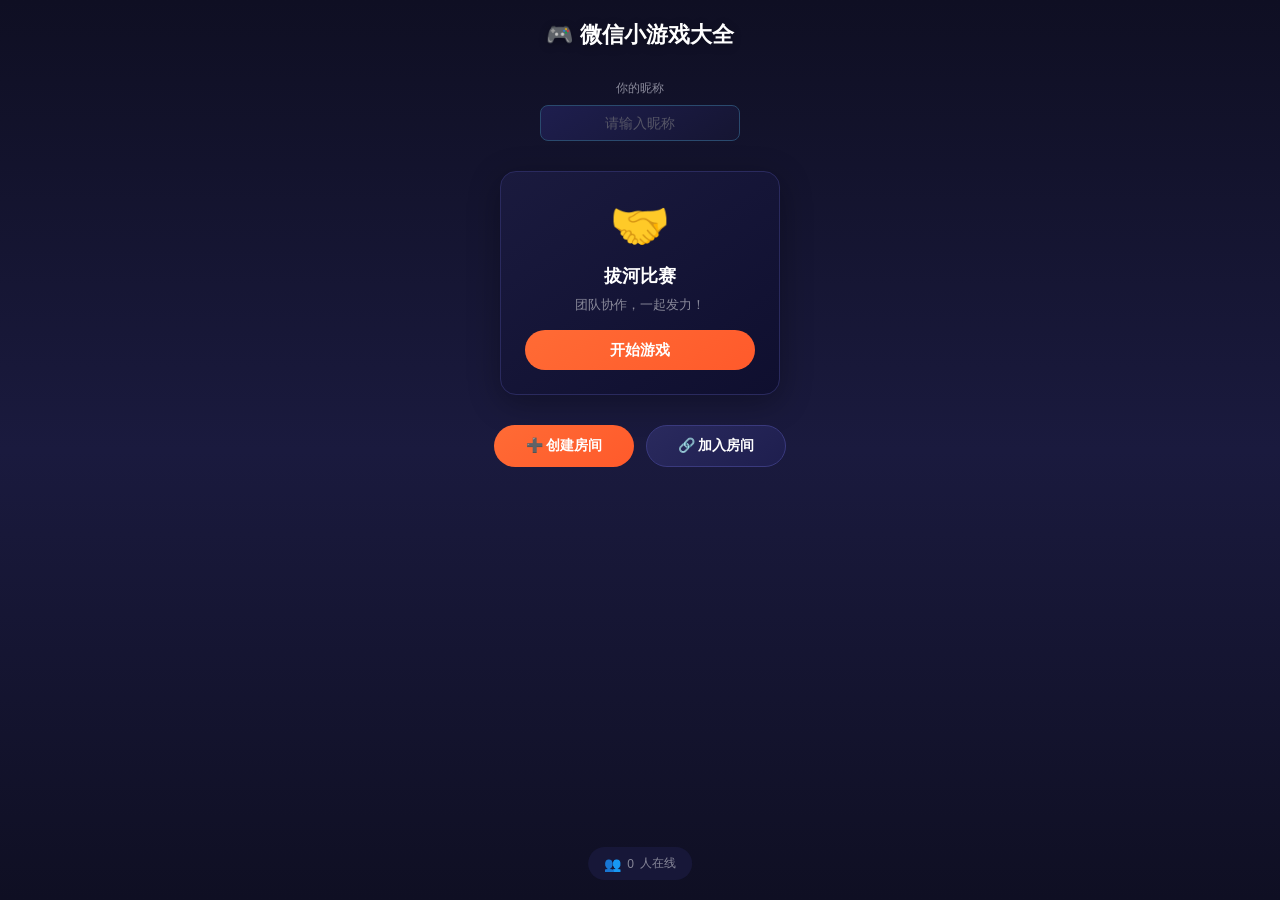
==== index.html @ 36c8d851 "feat: 微信小游戏大全 - 前端 - 首页(房间创建/加入/二维码扫码) - 房间页(玩家管理/准备/邀请/分享) - 游戏页(拔河/反应比拼/记忆王/你画我猜) - 结果页(排行榜)" ====
<!DOCTYPE html>
<html lang="zh-CN">
<head>
  <meta charset="UTF-8">
  <meta name="viewport" content="width=device-width,initial-scale=1,user-scalable=no,viewport-fit=cover">
  <meta name="apple-mobile-web-app-capable" content="yes">
  <meta name="apple-mobile-web-app-status-bar-style" content="black-translucent">
  <title>微信小游戏大全 - 拔河比赛</title>
  <link rel="stylesheet" href="css/style.css">
</head>
<body>
  <div class="page-container">
    <!-- 背景 -->
    <div class="background"></div>
    
    <!-- 顶部标题 -->
    <div class="header">
      <h1>🎮 微信小游戏大全</h1>
    </div>
    
    <!-- 昵称输入区 -->
    <div class="nick-section">
      <label class="label">你的昵称</label>
      <input type="text" id="nickInput" class="input-field" placeholder="请输入昵称">
    </div>
    
    <!-- 游戏卡片区域 -->
    <div class="game-cards">
      <div class="game-card" id="tugOfWarCard">
        <div class="card-icon">🤝</div>
        <div class="card-title">拔河比赛</div>
        <div class="card-desc">团队协作，一起发力！</div>
        <button class="card-btn">开始游戏</button>
      </div>
    </div>
    
    <!-- 创建房间弹窗 -->
    <div class="modal-overlay" id="createModal">
      <div class="modal">
        <div class="modal-header">
          <h2>🏠 创建房间</h2>
          <button class="close-btn" id="closeCreateModal">×</button>
        </div>
        <div class="modal-body">
          <div class="form-group">
            <label>选择游戏</label>
            <div class="game-type-selector">
              <button class="game-type-btn active" data-game="tug-of-war">
                <span class="game-type-icon">🤝</span>
                <span class="game-type-name">拔河比赛</span>
              </button>
              <button class="game-type-btn" data-game="reaction">
                <span class="game-type-icon">⚡</span>
                <span class="game-type-name">反应大比拼</span>
              </button>
              <button class="game-type-btn" data-game="memory">
                <span class="game-type-icon">🧠</span>
                <span class="game-type-name">数字记忆王</span>
              </button>
              <button class="game-type-btn" data-game="draw-guess">
                <span class="game-type-icon">🎨</span>
                <span class="game-type-name">你画我猜</span>
              </button>
            </div>
          </div>
          <div class="form-group">
            <label>房间名称</label>
            <input type="text" id="roomNameInput" class="input-field" placeholder="输入房间名称">
          </div>
          <div class="form-group">
            <label>每队人数</label>
            <div class="number-buttons">
              <button class="num-btn active">1</button>
              <button class="num-btn">2</button>
              <button class="num-btn">3</button>
              <button class="num-btn">4</button>
              <button class="num-btn">5</button>
              <button class="num-btn">6</button>
              <button class="num-btn">8</button>
              <button class="num-btn">10</button>
            </div>
            <span class="selected-size">5人</span>
          </div>
          <div class="form-group">
            <label>密码(可选)</label>
            <input type="password" id="roomPwdInput" class="input-field" placeholder="留空不设密码">
          </div>
        </div>
        <div class="modal-footer">
          <button class="primary-btn" id="createRoomBtn">✅ 创建房间</button>
        </div>
      </div>
    </div>
    
    <!-- 加入房间弹窗 -->
    <div class="modal-overlay" id="joinModal">
      <div class="modal">
        <div class="modal-header">
          <h2>🔗 加入房间</h2>
          <button class="close-btn" id="closeJoinModal">×</button>
        </div>
        <div class="modal-body">
          <div class="form-group">
            <label>房间ID</label>
            <input type="text" id="roomIdInput" class="input-field" placeholder="输入房间ID">
          </div>
          <div class="form-group">
            <label>房间密码</label>
            <input type="password" id="joinPwdInput" class="input-field" placeholder="输入密码（如有）">
          </div>
        </div>
        <div class="modal-footer">
          <button class="primary-btn" id="joinRoomBtn">🔗 加入房间</button>
        </div>
      </div>
    </div>
    
    <!-- 按钮区 -->
    <div class="button-area">
      <button class="action-btn" id="createBtn">➕ 创建房间</button>
      <button class="action-btn secondary" id="joinBtn">🔗 加入房间</button>
    </div>
    
    <!-- 在线人数 -->
    <div class="online-info">
      <span class="online-icon">👥</span>
      <span id="onlineCount">0</span> 人在线
    </div>
  </div>
  
  <script src="js/config.js"></script>
  <script src="js/network.js"></script>
  <script src="js/home.js"></script>
</body>
</html>
---- css/style.css ----
/* 全局样式 */
* {
  margin: 0;
  padding: 0;
  box-sizing: border-box;
}

html, body {
  width: 100%;
  height: 100%;
  overflow: hidden;
  font-family: -apple-system, BlinkMacSystemFont, 'Segoe UI', Roboto, 'Helvetica Neue', Arial, sans-serif;
}

.page-container {
  position: relative;
  width: 100%;
  height: 100vh;
  min-height: 480px;
  overflow-y: auto;
  -webkit-overflow-scrolling: touch;
}

/* 背景 */
.background {
  position: fixed;
  top: 0;
  left: 0;
  width: 100%;
  height: 100%;
  background: linear-gradient(180deg, #0F0F23 0%, #1A1A3E 50%, #0F0F23 100%);
  z-index: -1;
}

/* 顶部标题 */
.header {
  padding: 20px 0;
  text-align: center;
}

.header h1 {
  font-size: 22px;
  color: #FFFFFF;
  font-weight: bold;
  text-shadow: 0 2px 10px rgba(0, 0, 0, 0.3);
}

/* 昵称输入区 */
.nick-section {
  text-align: center;
  padding: 10px 20px;
}

.label {
  font-size: 12px;
  color: #888899;
  display: block;
  margin-bottom: 8px;
}

.input-field {
  width: 100%;
  max-width: 200px;
  height: 36px;
  padding: 0 12px;
  background: linear-gradient(145deg, #1E1E4E, #151532);
  color: #FFFFFF;
  border: 1px solid #2A4A6E;
  border-radius: 8px;
  font-size: 14px;
  outline: none;
  text-align: center;
  transition: all 0.2s ease;
}

.input-field:focus {
  border-color: #FF6B35;
  box-shadow: 0 0 10px rgba(255, 107, 53, 0.3);
}

.input-field::placeholder {
  color: #555566;
}

/* 游戏卡片 */
.game-cards {
  padding: 20px;
  display: flex;
  justify-content: center;
}

.game-card {
  background: linear-gradient(145deg, #1A1A3E, #0F0F2F);
  border-radius: 16px;
  padding: 24px;
  width: 100%;
  max-width: 280px;
  text-align: center;
  border: 1px solid #2A2A5E;
  box-shadow: 0 8px 32px rgba(0, 0, 0, 0.3);
}

.card-icon {
  font-size: 48px;
  margin-bottom: 12px;
}

.card-title {
  font-size: 18px;
  color: #FFFFFF;
  font-weight: bold;
  margin-bottom: 8px;
}

.card-desc {
  font-size: 13px;
  color: #888899;
  margin-bottom: 16px;
}

.card-btn {
  width: 100%;
  height: 40px;
  background: linear-gradient(145deg, #FF6B35, #FF5A2B);
  color: #FFFFFF;
  border: none;
  border-radius: 20px;
  font-size: 15px;
  font-weight: bold;
  cursor: pointer;
  transition: all 0.2s ease;
}

.card-btn:active {
  transform: scale(0.98);
  background: linear-gradient(145deg, #FF7B45, #FF6B35);
}

/* 按钮区 */
.button-area {
  padding: 10px 20px;
  display: flex;
  gap: 12px;
  justify-content: center;
}

.action-btn {
  flex: 1;
  max-width: 140px;
  height: 42px;
  background: linear-gradient(145deg, #FF6B35, #FF5A2B);
  color: #FFFFFF;
  border: none;
  border-radius: 21px;
  font-size: 14px;
  font-weight: bold;
  cursor: pointer;
  transition: all 0.2s ease;
  display: flex;
  align-items: center;
  justify-content: center;
  gap: 6px;
}

.action-btn.secondary {
  background: linear-gradient(145deg, #2A2A5E, #1E1E4E);
  border: 1px solid #3A3A7E;
}

.action-btn:active {
  transform: scale(0.98);
}

/* 在线人数 */
.online-info {
  position: fixed;
  bottom: 20px;
  left: 50%;
  transform: translateX(-50%);
  font-size: 12px;
  color: #888899;
  background: rgba(26, 26, 62, 0.8);
  padding: 8px 16px;
  border-radius: 20px;
  display: flex;
  align-items: center;
  gap: 6px;
}

.online-icon {
  font-size: 14px;
}

/* 弹窗遮罩 */
.modal-overlay {
  position: fixed;
  top: 0;
  left: 0;
  width: 100%;
  height: 100%;
  background: rgba(0, 0, 0, 0.7);
  display: none;
  align-items: center;
  justify-content: center;
  z-index: 1000;
  padding: 20px;
}

.modal-overlay.show {
  display: flex;
}

/* 弹窗 */
.modal {
  width: 100%;
  max-width: 320px;
  background: #1A1A3E;
  border-radius: 16px;
  overflow: hidden;
  border: 1px solid #2A2A5E;
  box-shadow: 0 16px 48px rgba(0, 0, 0, 0.4);
}

.modal-header {
  position: relative;
  padding: 20px;
  border-bottom: 1px solid #2A2A5E;
}

.modal-header::before {
  content: '';
  position: absolute;
  top: 0;
  left: 0;
  right: 0;
  height: 4px;
  background: linear-gradient(90deg, #FF6B35, #FFD700);
}

.modal-header h2 {
  font-size: 17px;
  color: #FFFFFF;
  text-align: center;
}

.close-btn {
  position: absolute;
  top: 12px;
  right: 12px;
  width: 28px;
  height: 28px;
  border-radius: 50%;
  background: #2A2A5E;
  color: #FFFFFF;
  border: none;
  font-size: 18px;
  cursor: pointer;
  display: flex;
  align-items: center;
  justify-content: center;
  transition: all 0.2s ease;
}

.close-btn:hover, .close-btn:active {
  background: #3A3A7E;
}

.modal-body {
  padding: 20px;
}

.form-group {
  margin-bottom: 20px;
}

.form-group label {
  font-size: 12px;
  color: #888899;
  display: block;
  margin-bottom: 8px;
}

.form-group .input-field {
  max-width: 100%;
}

/* 数字选择按钮 */
.number-buttons {
  display: flex;
  flex-wrap: wrap;
  gap: 8px;
  margin-bottom: 8px;
}

.num-btn {
  width: calc(25% - 6px);
  height: 32px;
  background: #2A2A5E;
  color: #CCCCCC;
  border: none;
  border-radius: 8px;
  font-size: 12px;
  font-weight: bold;
  cursor: pointer;
  transition: all 0.2s ease;
}

.num-btn.active {
  background: #FF6B35;
  color: #FFD700;
}

.num-btn:active {
  transform: scale(0.95);
}

/* 游戏类型选择器 */
.game-type-selector {
  display: flex;
  flex-wrap: wrap;
  gap: 8px;
  margin-bottom: 8px;
}

.game-type-btn {
  flex: 1;
  min-width: calc(33.33% - 8px);
  display: flex;
  flex-direction: column;
  align-items: center;
  gap: 4px;
  padding: 10px 8px;
  background: #2A2A5E;
  color: #CCCCCC;
  border: 2px solid transparent;
  border-radius: 10px;
  font-size: 12px;
  cursor: pointer;
  transition: all 0.2s ease;
}

.game-type-btn .game-type-icon {
  font-size: 24px;
}

.game-type-btn .game-type-name {
  font-size: 11px;
  font-weight: bold;
}

.game-type-btn.active {
  background: #1A1A4E;
  border-color: #FF6B35;
  color: #FFFFFF;
}

.selected-size {
  font-size: 12px;
  color: #FFD700;
  font-weight: bold;
  float: right;
}

.modal-footer {
  padding: 16px 20px 20px;
}

.primary-btn {
  width: 100%;
  height: 40px;
  background: linear-gradient(145deg, #FF6B35, #FF5A2B);
  color: #FFFFFF;
  border: none;
  border-radius: 20px;
  font-size: 15px;
  font-weight: bold;
  cursor: pointer;
  transition: all 0.2s ease;
}

.primary-btn:active {
  transform: scale(0.98);
  background: linear-gradient(145deg, #FF7B45, #FF6B35);
}

/* 房间页面样式 */
.room-page {
  position: relative;
  width: 100%;
  height: 100vh;
}

.room-header {
  padding: 16px 20px;
  display: flex;
  justify-content: space-between;
  align-items: center;
  background: rgba(26, 26, 62, 0.9);
  border-bottom: 1px solid #2A2A5E;
}

.room-title {
  font-size: 16px;
  color: #FFFFFF;
  font-weight: bold;
}

.room-id {
  font-size: 11px;
  color: #FF6B35;
  background: rgba(255, 107, 53, 0.15);
  padding: 4px 8px;
  border-radius: 4px;
}

.room-game-type {
  font-size: 11px;
  color: #FFD700;
  background: rgba(255, 215, 0, 0.15);
  padding: 4px 8px;
  border-radius: 4px;
  margin-top: 4px;
}

.leave-btn {
  padding: 8px 16px;
  background: #2A2A5E;
  color: #FFFFFF;
  border: none;
  border-radius: 8px;
  font-size: 13px;
  cursor: pointer;
}

.header-actions {
  display: flex;
  gap: 8px;
}

.invite-btn {
  padding: 8px 12px;
  background: linear-gradient(145deg, #00CC66, #00AA55);
  color: #FFFFFF;
  border: none;
  border-radius: 8px;
  font-size: 13px;
  cursor: pointer;
}

.room-content {
  padding: 20px;
}

.teams-container {
  display: flex;
  gap: 16px;
}

.team-section {
  flex: 1;
  background: #0F0F2F;
  border-radius: 12px;
  padding: 16px;
  border: 1px solid #2A2A5E;
}

.team-header {
  display: flex;
  align-items: center;
  gap: 8px;
  margin-bottom: 12px;
}

.team-icon {
  font-size: 18px;
}

.team-name {
  font-size: 14px;
  color: #FFFFFF;
  font-weight: bold;
}

.team-players {
  min-height: 120px;
}

.player-item {
  display: flex;
  align-items: center;
  gap: 8px;
  padding: 8px;
  background: rgba(42, 42, 94, 0.5);
  border-radius: 8px;
  margin-bottom: 8px;
}

.player-avatar {
  width: 32px;
  height: 32px;
  background: #2A2A5E;
  border-radius: 50%;
  display: flex;
  align-items: center;
  justify-content: center;
  font-size: 14px;
}

.player-name {
  font-size: 13px;
  color: #FFFFFF;
  flex: 1;
}

.ready-badge {
  font-size: 10px;
  color: #00FF88;
  background: rgba(0, 255, 136, 0.15);
  padding: 2px 6px;
  border-radius: 4px;
}

.start-btn {
  width: 100%;
  height: 44px;
  background: linear-gradient(145deg, #00CC66, #00AA55);
  color: #FFFFFF;
  border: none;
  border-radius: 22px;
  font-size: 16px;
  font-weight: bold;
  cursor: pointer;
  margin-top: 20px;
}

.start-btn:disabled {
  background: #2A2A5E;
  cursor: not-allowed;
}

/* 游戏页面 */
.game-container {
  width: 100%;
  height: 100vh;
  position: relative;
  overflow: hidden;
}

#gameCanvas {
  display: block;
}

/* 结果页面 */
.result-page {
  position: relative;
  width: 100%;
  height: 100vh;
  display: flex;
  flex-direction: column;
  align-items: center;
  justify-content: center;
  padding: 20px;
}

.result-icon {
  font-size: 72px;
  margin-bottom: 20px;
}

.result-title {
  font-size: 24px;
  color: #FFFFFF;
  font-weight: bold;
  margin-bottom: 8px;
}

.result-desc {
  font-size: 14px;
  color: #888899;
  margin-bottom: 24px;
}

.score-board {
  width: 100%;
  max-width: 280px;
  background: #0F0F2F;
  border-radius: 12px;
  padding: 16px;
  margin-bottom: 24px;
}

.score-row {
  display: flex;
  justify-content: space-between;
  padding: 10px 0;
  border-bottom: 1px solid #2A2A5E;
}

.score-row:last-child {
  border-bottom: none;
}

.score-label {
  font-size: 13px;
  color: #888899;
}

.score-value {
  font-size: 13px;
  color: #FFFFFF;
  font-weight: bold;
}

.result-buttons {
  width: 100%;
  max-width: 280px;
  display: flex;
  gap: 12px;
}

.result-btn {
  flex: 1;
  height: 42px;
  border-radius: 21px;
  border: none;
  font-size: 14px;
  font-weight: bold;
  cursor: pointer;
}

.result-btn.primary {
  background: linear-gradient(145deg, #FF6B35, #FF5A2B);
  color: #FFFFFF;
}

.result-btn.secondary {
  background: #2A2A5E;
  color: #FFFFFF;
}

/* 邀请弹窗样式 */
.invite-content {
  text-align: center;
}

.invite-tip {
  font-size: 13px;
  color: #888899;
  margin-bottom: 12px;
}

.qrcode-container {
  margin-bottom: 16px;
}

#qrcodeImg {
  width: 150px;
  height: 150px;
  margin: 0 auto;
  border: 2px solid #2A2A5E;
  border-radius: 8px;
  background: #FFFFFF;
  display: block;
}

.qrcode-tip {
  font-size: 12px;
  color: #888899;
  margin-top: 8px;
}

.room-id-display {
  display: flex;
  align-items: center;
  justify-content: center;
  gap: 12px;
  margin-bottom: 16px;
}

#copyRoomId {
  font-size: 18px;
  font-weight: bold;
  color: #FF6B35;
  padding: 10px 16px;
  background: rgba(255, 107, 53, 0.15);
  border-radius: 8px;
}

.copy-btn {
  padding: 8px 12px;
  background: #2A2A5E;
  color: #FFFFFF;
  border: none;
  border-radius: 8px;
  font-size: 12px;
  cursor: pointer;
}

.copy-btn:active {
  background: #3A3A7E;
}

.invite-link-tip {
  font-size: 13px;
  color: #888899;
  margin-bottom: 8px;
}

.room-link-display {
  display: flex;
  flex-direction: column;
  gap: 8px;
}

.room-link-display .input-field {
  max-width: 100%;
  font-size: 11px;
  padding: 8px 12px;
}

/* 准备按钮样式 */
.ready-section {
  margin-top: 16px;
}

.ready-btn {
  width: 100%;
  height: 40px;
  background: linear-gradient(145deg, #00CC66, #00AA55);
  color: #FFFFFF;
  border: none;
  border-radius: 20px;
  font-size: 15px;
  font-weight: bold;
  cursor: pointer;
}

.ready-btn:disabled {
  background: #2A2A5E;
}

/* ==================== 你画我猜 ==================== */
.drawguess-game {
  display: flex;
  flex-direction: column;
  align-items: center;
  width: 100%;
  max-width: 500px;
  margin: 0 auto;
  padding: 10px;
  min-height: 100vh;
  box-sizing: border-box;
}

.drawguess-header {
  text-align: center;
  margin-bottom: 8px;
  width: 100%;
}

.drawguess-score {
  display: flex;
  justify-content: space-around;
  font-size: 16px;
  font-weight: bold;
  color: #fff;
  margin-bottom: 4px;
}

.drawguess-score .score-a { color: #FF4757; }
.drawguess-score .score-b { color: #2ED573; }

.drawguess-round {
  font-size: 14px;
  color: #FFD700;
}

.drawguess-hint {
  font-size: 16px;
  color: #FFD700;
  margin-top: 4px;
  font-weight: bold;
}

.drawguess-word {
  font-size: 22px;
  font-weight: bold;
  color: #FF6B35;
  text-align: center;
  padding: 8px 16px;
  background: rgba(255,255,255,0.1);
  border-radius: 10px;
  margin-bottom: 8px;
  border: 2px dashed #FF6B35;
}

.drawguess-canvas-wrap {
  position: relative;
  width: 100%;
  max-width: 450px;
  border-radius: 12px;
  overflow: hidden;
  border: 3px solid #4A4A8A;
  background: #fff;
}

.drawguess-canvas {
  display: block;
  width: 100%;
  touch-action: none;
  cursor: crosshair;
}

.drawguess-canvas-overlay {
  position: absolute;
  top: 0; left: 0; right: 0; bottom: 0;
  display: flex;
  align-items: center;
  justify-content: center;
  background: rgba(15, 15, 35, 0.85);
  color: #FFD700;
  font-size: 18px;
  font-weight: bold;
  text-align: center;
  padding: 20px;
  pointer-events: none;
}

.drawguess-toolbar {
  display: flex;
  align-items: center;
  gap: 10px;
  margin-top: 8px;
  padding: 8px 12px;
  background: rgba(255,255,255,0.08);
  border-radius: 10px;
}

.drawguess-toolbar input[type="color"] {
  width: 36px;
  height: 36px;
  border: 2px solid #555;
  border-radius: 6px;
  cursor: pointer;
  padding: 0;
  background: none;
}

.drawguess-toolbar select {
  padding: 6px 10px;
  border-radius: 6px;
  border: 1px solid #555;
  background: #1A1A2E;
  color: #fff;
  font-size: 14px;
}

.drawguess-toolbar button {
  padding: 6px 16px;
  background: #FF4757;
  color: #fff;
  border: none;
  border-radius: 6px;
  font-size: 14px;
  cursor: pointer;
  font-weight: bold;
}

.drawguess-guess-area {
  display: flex;
  width: 100%;
  max-width: 450px;
  gap: 8px;
  margin-top: 10px;
}

.drawguess-input {
  flex: 1;
  padding: 10px 14px;
  border-radius: 8px;
  border: 2px solid #4A4A8A;
  background: #1A1A2E;
  color: #fff;
  font-size: 16px;
  outline: none;
}

.drawguess-input:focus {
  border-color: #FF6B35;
}

.drawguess-guess-area button {
  padding: 10px 24px;
  background: #2ED573;
  color: #000;
  border: none;
  border-radius: 8px;
  font-size: 16px;
  font-weight: bold;
  cursor: pointer;
}

.drawguess-status {
  margin-top: 8px;
  font-size: 14px;
  color: #aaa;
  min-height: 22px;
  text-align: center;
}
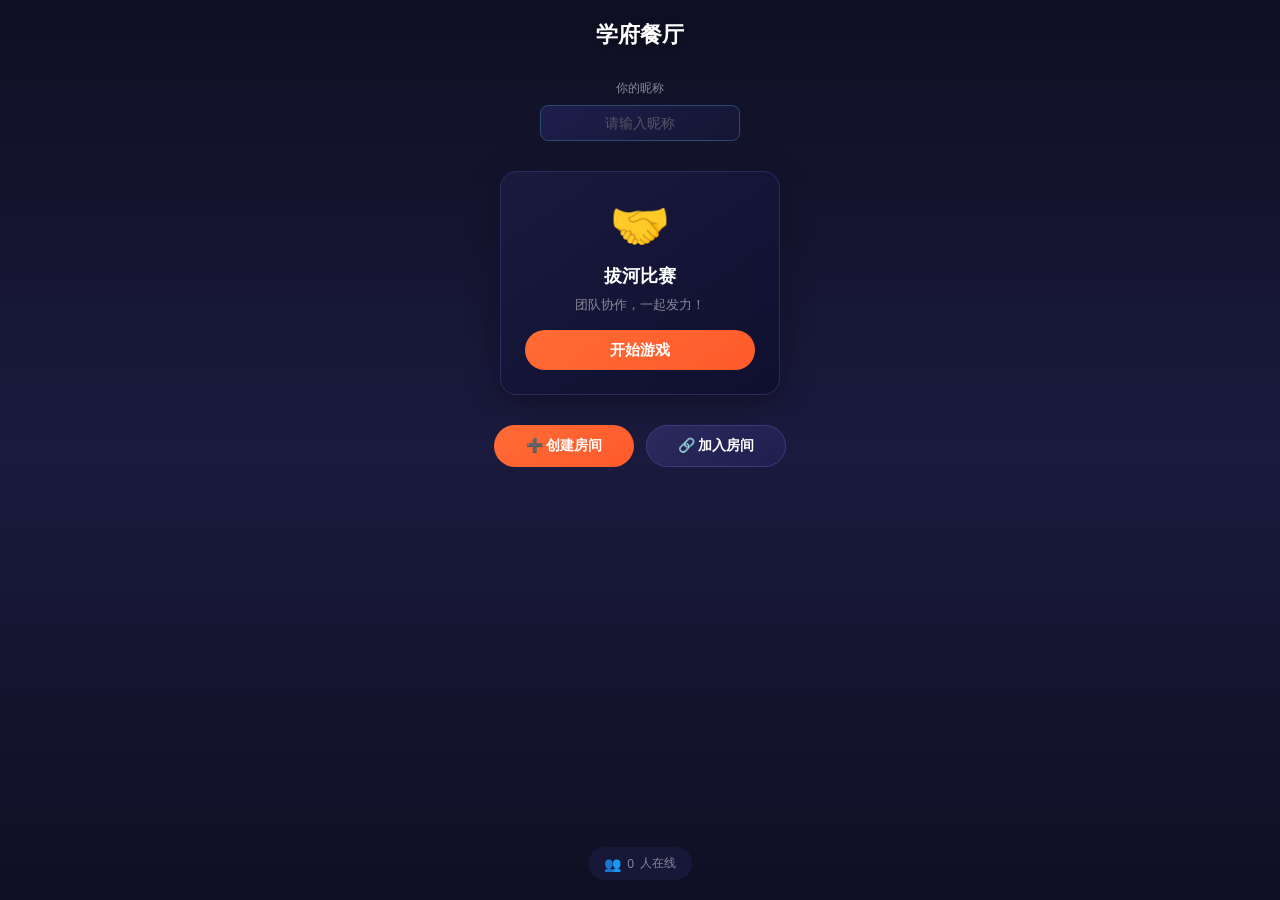
==== commit 7da8dadb: "feat: 首页标题改为学府餐厅" ====
--- a/index.html
+++ b/index.html
@@ -5,7 +5,7 @@
   <meta name="viewport" content="width=device-width,initial-scale=1,user-scalable=no,viewport-fit=cover">
   <meta name="apple-mobile-web-app-capable" content="yes">
   <meta name="apple-mobile-web-app-status-bar-style" content="black-translucent">
-  <title>微信小游戏大全 - 拔河比赛</title>
+  <title>学府餐厅</title>
   <link rel="stylesheet" href="css/style.css">
 </head>
 <body>
@@ -15,7 +15,7 @@
     
     <!-- 顶部标题 -->
     <div class="header">
-      <h1>🎮 微信小游戏大全</h1>
+      <h1>学府餐厅</h1>
     </div>
     
     <!-- 昵称输入区 -->
